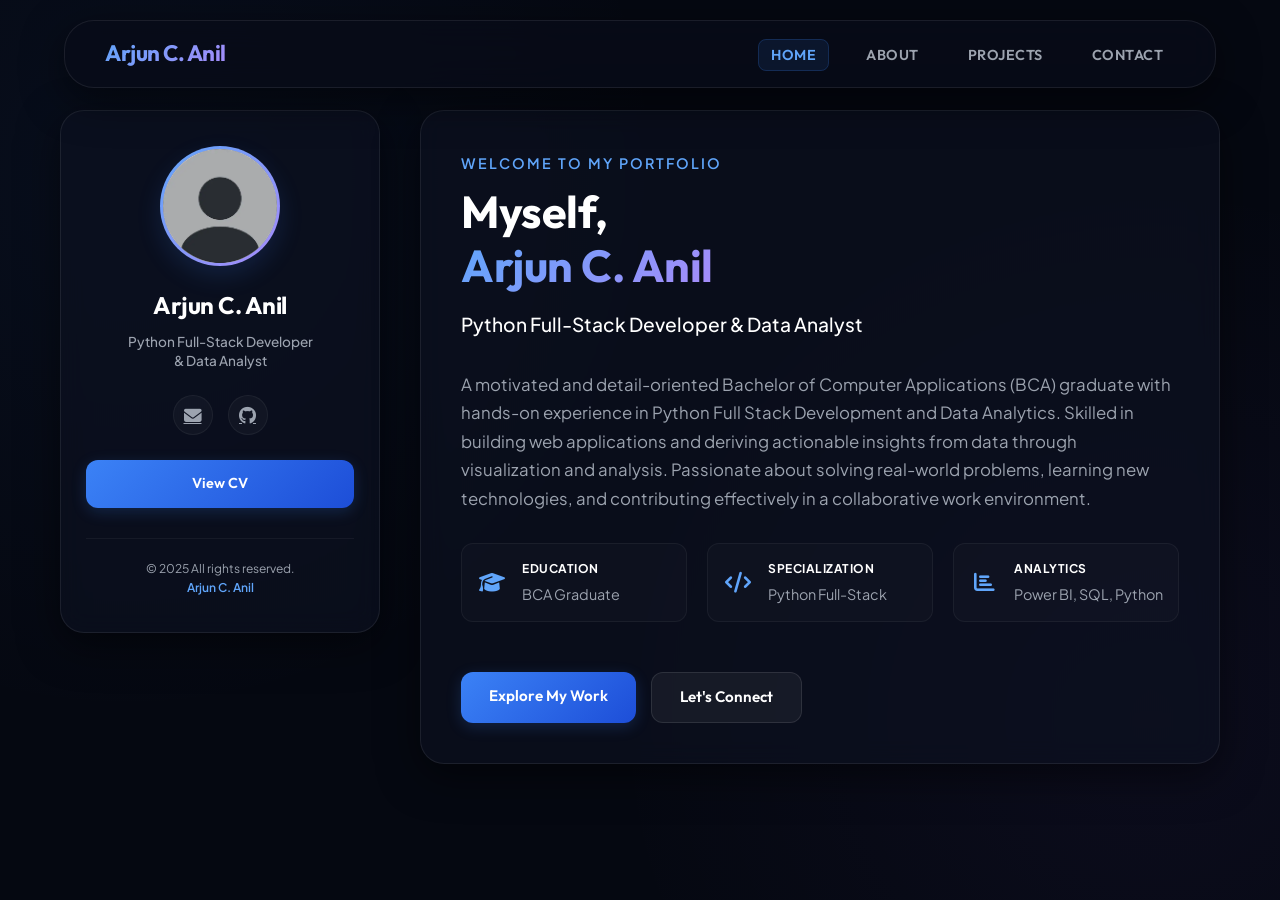
==== index.html @ 5579a66a "Rename home.html to index.html for hosting and update navigation links" ====
<!DOCTYPE html>
<html lang="en">
<head>
  <meta charset="UTF-8">
  <meta name="viewport" content="width=device-width, initial-scale=1.0">
  <title>Arjun C. Anil | Portfolio</title>
  <link rel="stylesheet" href="css/style.css">
  <!-- Font Awesome for Icons -->
  <link
    rel="stylesheet"
    href="https://cdnjs.cloudflare.com/ajax/libs/font-awesome/6.5.0/css/all.min.css"
  />
</head>
<body>

  <!-- Navigation Bar -->
  <nav>
    <div class="logo">Arjun C. Anil</div>
    <ul>
      <li><a href="index.html" class="active">HOME</a></li>
      <li><a href="about.html">ABOUT</a></li>
      <li><a href="projects.html">PROJECTS</a></li>
      <li><a href="contact.html">CONTACT</a></li>
    </ul>
  </nav>

  <!-- Main Profile Container -->
  <div class="container">
    <!-- LEFT PROFILE CARD SECTION -->
    <div class="left">
      <img src="image/profileicon.webp" alt="Arjun C. Anil Profile Picture" class="profile-img">
      <h1>Arjun C. Anil</h1>
      <h3>Python Full-Stack Developer<br>& Data Analyst</h3>

      <div class="social-icons">
        <a href="mailto:arjuncanil2@gmail.com" title="Email"><i class="fas fa-envelope"></i></a>
        <a href="https://github.com/arjun906130" target="_blank" title="GitHub"><i class="fab fa-github"></i></a>
      </div>

      <a href="arjun-resume.pdf" class="cv-btn" download>View CV</a>
      
      <footer>
        © 2025 All rights reserved. <br><span>Arjun C. Anil</span>
      </footer>
    </div>

    <!-- RIGHT SECTION -->
    <div class="right">
      <div>
        <p style="text-transform: uppercase; letter-spacing: 2px; color: var(--accent-color); font-weight: 600; font-size: 0.9rem; margin-bottom: 10px;">Welcome to my Portfolio</p>
        <h1>Myself,<br><span>Arjun C. Anil</span></h1>
        <p style="font-size: 1.2rem; color: #fff; margin-top: 15px; font-weight: 500;">
          Python Full-Stack Developer & Data Analyst
        </p>
      </div>
      
      <p>
        A motivated and detail-oriented Bachelor of Computer Applications (BCA) graduate with hands-on experience in Python Full Stack Development and Data Analytics. Skilled in building web applications and deriving actionable insights from data through visualization and analysis. Passionate about solving real-world problems, learning new technologies, and contributing effectively in a collaborative work environment.
      </p>

      <div class="info-grid">
        <div class="info-item">
          <i class="fas fa-graduation-cap"></i>
          <div>
            <p><strong>Education</strong>BCA Graduate</p>
          </div>
        </div>
        <div class="info-item">
          <i class="fas fa-code"></i>
          <div>
            <p><strong>Specialization</strong>Python Full-Stack</p>
          </div>
        </div>
        <div class="info-item">
          <i class="fas fa-chart-bar"></i>
          <div>
            <p><strong>Analytics</strong>Power BI, SQL, Python</p>
          </div>
        </div>
      </div>

      <div class="btn-group">
        <a href="projects.html" class="btn-primary">Explore My Work</a>
        <a href="contact.html" class="btn-secondary">Let's Connect</a>
      </div>
    </div>
  </div>

</body>
</html>
---- css/style.css ----
@import url('https://fonts.googleapis.com/css2?family=Outfit:wght@300;400;500;600;700;800&family=Plus+Jakarta+Sans:wght@300;400;500;600;700&display=swap');

:root {
  --bg-color: #050811;
  --card-bg: rgba(13, 18, 33, 0.65);
  --border-color: rgba(255, 255, 255, 0.08);
  --primary-color: #3b82f6;
  --primary-gradient: linear-gradient(135deg, #3b82f6 0%, #1d4ed8 100%);
  --accent-gradient: linear-gradient(135deg, #60a5fa 0%, #a78bfa 100%);
  --text-primary: #f3f4f6;
  --text-secondary: #9ca3af;
  --accent-color: #60a5fa;
  --shadow: 0 12px 40px 0 rgba(0, 0, 0, 0.5);
  --font-heading: 'Outfit', sans-serif;
  --font-body: 'Plus Jakarta Sans', sans-serif;
}

/* Global Reset */
* {
  margin: 0;
  padding: 0;
  box-sizing: border-box;
}

html {
  scroll-behavior: smooth;
}

body {
  background-color: var(--bg-color);
  background-image: 
    radial-gradient(circle at 10% 20%, rgba(59, 130, 246, 0.05) 0%, transparent 40%),
    radial-gradient(circle at 90% 80%, rgba(139, 92, 246, 0.05) 0%, transparent 40%);
  color: var(--text-primary);
  font-family: var(--font-body);
  line-height: 1.6;
  min-height: 100vh;
  display: flex;
  flex-direction: column;
}

/* Custom Scrollbar */
::-webkit-scrollbar {
  width: 8px;
}
::-webkit-scrollbar-track {
  background: var(--bg-color);
}
::-webkit-scrollbar-thumb {
  background: rgba(255, 255, 255, 0.1);
  border-radius: 10px;
}
::-webkit-scrollbar-thumb:hover {
  background: rgba(255, 255, 255, 0.2);
}

/* 🔹 Navigation Bar */
nav {
  position: fixed;
  top: 20px;
  left: 50%;
  transform: translateX(-50%);
  width: 90%;
  max-width: 1200px;
  background: rgba(8, 12, 24, 0.8);
  backdrop-filter: blur(16px);
  -webkit-backdrop-filter: blur(16px);
  border: 1px solid var(--border-color);
  border-radius: 30px;
  padding: 15px 40px;
  display: flex;
  justify-content: space-between;
  align-items: center;
  z-index: 1000;
  box-shadow: var(--shadow);
}

nav .logo {
  font-family: var(--font-heading);
  font-size: 1.4rem;
  font-weight: 700;
  background: var(--accent-gradient);
  -webkit-background-clip: text;
  -webkit-text-fill-color: transparent;
  letter-spacing: -0.5px;
}

nav ul {
  list-style: none;
  display: flex;
  gap: 25px;
  align-items: center;
}

nav ul li a {
  color: var(--text-secondary);
  text-decoration: none;
  font-family: var(--font-heading);
  font-weight: 600;
  font-size: 0.9rem;
  letter-spacing: 0.5px;
  transition: all 0.3s ease;
  padding: 6px 12px;
  border-radius: 8px;
}

nav ul li a:hover,
nav ul li a.active {
  color: #fff;
  background: rgba(255, 255, 255, 0.05);
}

nav ul li a.active {
  background: rgba(59, 130, 246, 0.1);
  border: 1px solid rgba(59, 130, 246, 0.2);
  color: var(--accent-color);
}

/* 🔹 Main Layout */
.container {
  display: flex;
  gap: 40px;
  max-width: 1200px;
  margin: 110px auto 50px;
  padding: 0 20px;
  width: 100%;
}

/* Left Section - Profile Card */
.left {
  flex: 0 0 320px;
  background: var(--card-bg);
  backdrop-filter: blur(12px);
  -webkit-backdrop-filter: blur(12px);
  border: 1px solid var(--border-color);
  border-radius: 24px;
  padding: 35px 25px;
  display: flex;
  flex-direction: column;
  align-items: center;
  text-align: center;
  position: sticky;
  top: 110px;
  height: fit-content;
  box-shadow: var(--shadow);
}

.profile-img {
  width: 120px;
  height: 120px;
  border-radius: 50%;
  object-fit: cover;
  border: 3px solid transparent;
  background: linear-gradient(var(--card-bg), var(--card-bg)) padding-box,
              var(--accent-gradient) border-box;
  margin-bottom: 20px;
  box-shadow: 0 10px 25px rgba(59, 130, 246, 0.15);
}

.left h1 {
  font-family: var(--font-heading);
  font-size: 1.5rem;
  font-weight: 700;
  margin-bottom: 8px;
  color: #fff;
}

.left h3 {
  color: var(--text-secondary);
  font-size: 0.85rem;
  font-weight: 500;
  line-height: 1.4;
  margin-bottom: 25px;
}

/* Social Icons */
.social-icons {
  display: flex;
  gap: 15px;
  margin-bottom: 25px;
}

.social-icons a {
  width: 40px;
  height: 40px;
  border-radius: 50%;
  background: rgba(255, 255, 255, 0.03);
  border: 1px solid rgba(255, 255, 255, 0.05);
  display: flex;
  align-items: center;
  justify-content: center;
  color: var(--text-secondary);
  font-size: 1.1rem;
  transition: all 0.3s ease;
}

.social-icons a:hover {
  color: #fff;
  background: var(--primary-gradient);
  border-color: transparent;
  transform: translateY(-3px);
  box-shadow: 0 8px 20px rgba(59, 130, 246, 0.3);
}

/* CV Button */
.cv-btn {
  width: 100%;
  padding: 12px;
  border-radius: 12px;
  background: var(--primary-gradient);
  color: #fff;
  font-family: var(--font-heading);
  font-weight: 600;
  font-size: 0.9rem;
  text-decoration: none;
  display: inline-block;
  transition: all 0.3s ease;
  box-shadow: 0 4px 15px rgba(59, 130, 246, 0.2);
}

.cv-btn:hover {
  transform: translateY(-2px);
  box-shadow: 0 8px 20px rgba(59, 130, 246, 0.4);
}

footer {
  margin-top: 30px;
  font-size: 0.75rem;
  color: var(--text-secondary);
  border-top: 1px solid rgba(255, 255, 255, 0.05);
  padding-top: 20px;
  width: 100%;
}

footer span {
  color: var(--accent-color);
  font-weight: 600;
}

/* Right Section Content */
.right, .about-right {
  flex: 1;
  background: var(--card-bg);
  backdrop-filter: blur(12px);
  -webkit-backdrop-filter: blur(12px);
  border: 1px solid var(--border-color);
  border-radius: 24px;
  padding: 40px;
  box-shadow: var(--shadow);
  display: flex;
  flex-direction: column;
  gap: 30px;
}

/* Typography styles inside content */
h1 {
  font-family: var(--font-heading);
  font-weight: 700;
  color: #fff;
  letter-spacing: -0.5px;
}

.right h1 {
  font-size: 2.8rem;
  line-height: 1.2;
}

.right h1 span, .about-right h1 span, .section-title span {
  background: var(--accent-gradient);
  -webkit-background-clip: text;
  -webkit-text-fill-color: transparent;
}

.right p, .about-right p {
  color: var(--text-secondary);
  font-size: 1.05rem;
  line-height: 1.7;
}

/* Helper Components */
.section-title {
  font-family: var(--font-heading);
  font-size: 1.8rem;
  font-weight: 700;
  border-bottom: 2px solid rgba(255, 255, 255, 0.05);
  padding-bottom: 12px;
  margin-bottom: 15px;
  display: flex;
  align-items: center;
  gap: 10px;
}

.section-title i {
  color: var(--accent-color);
  font-size: 1.4rem;
}

/* Grids & Cards */
.info-grid {
  display: grid;
  grid-template-columns: repeat(auto-fit, minmax(200px, 1fr));
  gap: 20px;
}

.info-item {
  background: rgba(255, 255, 255, 0.02);
  border: 1px solid rgba(255, 255, 255, 0.05);
  border-radius: 12px;
  padding: 15px;
  display: flex;
  align-items: center;
  gap: 15px;
  transition: all 0.3s ease;
}

.info-item:hover {
  background: rgba(255, 255, 255, 0.04);
  border-color: rgba(59, 130, 246, 0.2);
}

.info-item i {
  font-size: 1.3rem;
  color: var(--accent-color);
  width: 30px;
  text-align: center;
}

.info-item p {
  font-size: 0.9rem;
  margin: 0;
}

.info-item p strong {
  display: block;
  color: #fff;
  font-size: 0.75rem;
  text-transform: uppercase;
  letter-spacing: 0.5px;
  margin-bottom: 2px;
}

/* Skills Layout */
.skills-container {
  display: flex;
  flex-direction: column;
  gap: 20px;
}

.skill-category {
  background: rgba(255, 255, 255, 0.01);
  border: 1px solid rgba(255, 255, 255, 0.03);
  border-radius: 16px;
  padding: 20px;
}

.skill-category h3 {
  font-family: var(--font-heading);
  font-size: 1.1rem;
  margin-bottom: 15px;
  color: #fff;
  display: flex;
  align-items: center;
  gap: 10px;
}

.skill-category h3 i {
  color: var(--accent-color);
}

.tags {
  display: flex;
  flex-wrap: wrap;
  gap: 10px;
}

.tag {
  background: rgba(59, 130, 246, 0.08);
  border: 1px solid rgba(59, 130, 246, 0.15);
  color: var(--accent-color);
  padding: 6px 14px;
  border-radius: 20px;
  font-size: 0.85rem;
  font-weight: 500;
  transition: all 0.3s ease;
}

.tag:hover {
  background: var(--primary-gradient);
  color: #fff;
  border-color: transparent;
  transform: translateY(-2px);
  box-shadow: 0 5px 12px rgba(59, 130, 246, 0.2);
}

/* Experience / Education Timelines */
.timeline {
  display: flex;
  flex-direction: column;
  gap: 25px;
}

.timeline-item {
  position: relative;
  padding-left: 25px;
  border-left: 2px solid rgba(59, 130, 246, 0.2);
}

.timeline-item::before {
  content: '';
  position: absolute;
  left: -7px;
  top: 5px;
  width: 12px;
  height: 12px;
  border-radius: 50%;
  background: var(--primary-color);
  border: 2px solid var(--bg-color);
}

.timeline-header {
  display: flex;
  justify-content: space-between;
  align-items: flex-start;
  flex-wrap: wrap;
  margin-bottom: 8px;
  gap: 5px;
}

.timeline-title {
  font-family: var(--font-heading);
  font-size: 1.15rem;
  font-weight: 600;
  color: #fff;
}

.timeline-org {
  color: var(--accent-color);
  font-weight: 500;
  font-size: 0.9rem;
}

.timeline-date {
  font-size: 0.8rem;
  background: rgba(255, 255, 255, 0.05);
  padding: 4px 10px;
  border-radius: 12px;
  color: var(--text-secondary);
}

.timeline-desc {
  font-size: 0.95rem;
  color: var(--text-secondary);
}

/* Projects Layout */
.projects-grid {
  display: grid;
  grid-template-columns: 1fr;
  gap: 25px;
}

.project-card {
  background: rgba(255, 255, 255, 0.02);
  border: 1px solid rgba(255, 255, 255, 0.05);
  border-radius: 16px;
  padding: 25px;
  transition: all 0.3s ease;
}

.project-card:hover {
  background: rgba(255, 255, 255, 0.03);
  border-color: rgba(59, 130, 246, 0.2);
  transform: translateY(-3px);
  box-shadow: 0 10px 25px rgba(0, 0, 0, 0.2);
}

.project-card h3 {
  font-family: var(--font-heading);
  font-size: 1.25rem;
  color: #fff;
  margin-bottom: 10px;
  display: flex;
  justify-content: space-between;
  align-items: center;
}

.project-card .date {
  font-size: 0.8rem;
  color: var(--text-secondary);
  font-weight: normal;
}

.project-card p {
  font-size: 0.95rem;
  color: var(--text-secondary);
  margin-bottom: 15px;
}

.project-card ul {
  padding-left: 20px;
  margin-bottom: 15px;
}

.project-card ul li {
  color: var(--text-secondary);
  font-size: 0.9rem;
  margin-bottom: 6px;
}

/* Contact Cards */
.contact-card-modern {
  display: grid;
  grid-template-columns: repeat(auto-fit, minmax(220px, 1fr));
  gap: 20px;
}

.contact-item-modern {
  background: rgba(255, 255, 255, 0.02);
  border: 1px solid rgba(255, 255, 255, 0.05);
  border-radius: 16px;
  padding: 25px;
  text-align: center;
  transition: all 0.3s ease;
}

.contact-item-modern:hover {
  background: rgba(255, 255, 255, 0.04);
  border-color: rgba(59, 130, 246, 0.2);
  transform: translateY(-3px);
}

.contact-item-modern i {
  font-size: 2rem;
  background: var(--accent-gradient);
  -webkit-background-clip: text;
  -webkit-text-fill-color: transparent;
  margin-bottom: 15px;
}

.contact-item-modern h4 {
  font-family: var(--font-heading);
  font-size: 1.05rem;
  color: #fff;
  margin-bottom: 8px;
}

.contact-item-modern p {
  font-size: 0.9rem;
  color: var(--text-secondary);
}

.contact-item-modern a {
  color: var(--accent-color);
  text-decoration: none;
  font-weight: 500;
  transition: color 0.3s ease;
}

.contact-item-modern a:hover {
  color: #fff;
}

/* Buttons in Home Page Content */
.btn-group {
  display: flex;
  gap: 15px;
  margin-top: 20px;
}

.btn-primary, .btn-secondary {
  padding: 12px 28px;
  border-radius: 12px;
  font-family: var(--font-heading);
  font-weight: 600;
  font-size: 0.95rem;
  text-decoration: none;
  transition: all 0.3s ease;
  display: inline-block;
}

.btn-primary {
  background: var(--primary-gradient);
  color: #fff;
  box-shadow: 0 4px 15px rgba(59, 130, 246, 0.2);
}

.btn-primary:hover {
  transform: translateY(-2px);
  box-shadow: 0 8px 25px rgba(59, 130, 246, 0.4);
}

.btn-secondary {
  background: rgba(255, 255, 255, 0.05);
  border: 1px solid rgba(255, 255, 255, 0.1);
  color: #fff;
}

.btn-secondary:hover {
  background: rgba(255, 255, 255, 0.1);
  transform: translateY(-2px);
}

/* 🔹 Animations */
@keyframes fadeInUp {
  from {
    opacity: 0;
    transform: translateY(20px);
  }
  to {
    opacity: 1;
    transform: translateY(0);
  }
}

.left, .right, .about-right {
  animation: fadeInUp 0.8s cubic-bezier(0.16, 1, 0.3, 1) forwards;
}

/* 🔹 Responsive Design */
@media (max-width: 992px) {
  nav {
    width: 95%;
    padding: 12px 20px;
  }
  
  nav ul {
    gap: 15px;
  }
  
  nav ul li a {
    padding: 4px 8px;
    font-size: 0.8rem;
  }

  .container {
    flex-direction: column;
    margin-top: 95px;
    gap: 30px;
  }
  
  .left {
    flex: none;
    width: 100%;
    position: static;
    height: auto;
  }
  
  .right, .about-right {
    padding: 30px 25px;
  }
  
  .right h1 {
    font-size: 2.2rem;
  }
}

@media (max-width: 576px) {
  nav {
    flex-direction: column;
    gap: 10px;
    border-radius: 20px;
    padding: 12px;
  }
  
  nav ul {
    width: 100%;
    justify-content: center;
    gap: 10px;
  }
  
  .container {
    margin-top: 130px;
    padding: 0 15px;
  }
  
  .right h1 {
    font-size: 1.8rem;
  }
  
  .btn-group {
    flex-direction: column;
    gap: 10px;
  }
  
  .btn-primary, .btn-secondary {
    text-align: center;
    width: 100%;
  }
}
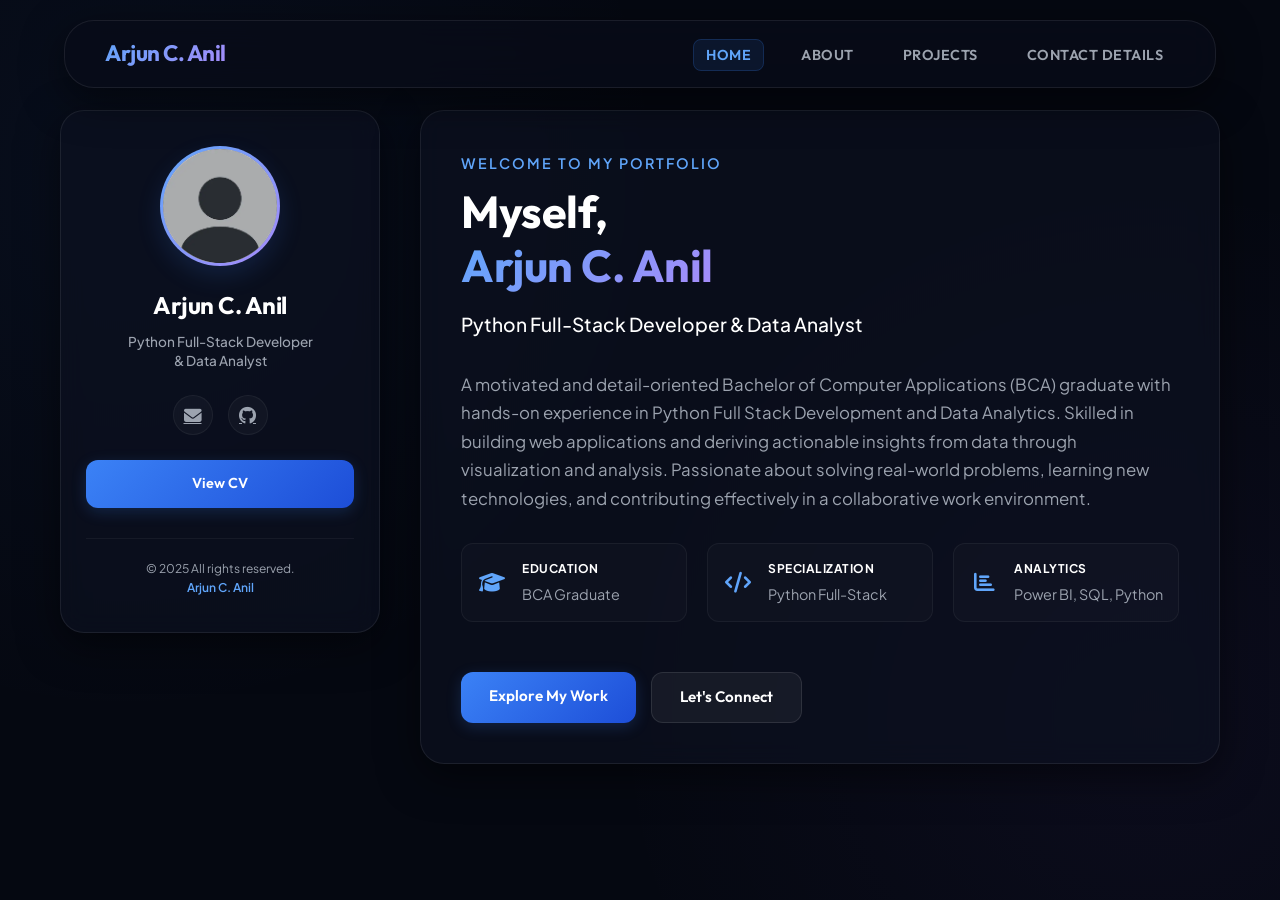
==== commit 55cf1886: "Update copyright year to 2026 across all pages" ====
--- a/index.html
+++ b/index.html
@@ -1,16 +1,15 @@
 <!DOCTYPE html>
 <html lang="en">
+
 <head>
   <meta charset="UTF-8">
   <meta name="viewport" content="width=device-width, initial-scale=1.0">
   <title>Arjun C. Anil | Portfolio</title>
   <link rel="stylesheet" href="css/style.css">
   <!-- Font Awesome for Icons -->
-  <link
-    rel="stylesheet"
-    href="https://cdnjs.cloudflare.com/ajax/libs/font-awesome/6.5.0/css/all.min.css"
-  />
+  <link rel="stylesheet" href="https://cdnjs.cloudflare.com/ajax/libs/font-awesome/6.5.0/css/all.min.css" />
 </head>
+
 <body>
 
   <!-- Navigation Bar -->
@@ -20,7 +19,7 @@
       <li><a href="index.html" class="active">HOME</a></li>
       <li><a href="about.html">ABOUT</a></li>
       <li><a href="projects.html">PROJECTS</a></li>
-      <li><a href="contact.html">CONTACT</a></li>
+      <li><a href="contact.html">CONTACT DETAILS</a></li>
     </ul>
   </nav>
 
@@ -38,7 +37,7 @@
       </div>
 
       <a href="arjun-resume.pdf" class="cv-btn" download>View CV</a>
-      
+
       <footer>
         © 2025 All rights reserved. <br><span>Arjun C. Anil</span>
       </footer>
@@ -47,15 +46,20 @@
     <!-- RIGHT SECTION -->
     <div class="right">
       <div>
-        <p style="text-transform: uppercase; letter-spacing: 2px; color: var(--accent-color); font-weight: 600; font-size: 0.9rem; margin-bottom: 10px;">Welcome to my Portfolio</p>
+        <p
+          style="text-transform: uppercase; letter-spacing: 2px; color: var(--accent-color); font-weight: 600; font-size: 0.9rem; margin-bottom: 10px;">
+          Welcome to my Portfolio</p>
         <h1>Myself,<br><span>Arjun C. Anil</span></h1>
         <p style="font-size: 1.2rem; color: #fff; margin-top: 15px; font-weight: 500;">
           Python Full-Stack Developer & Data Analyst
         </p>
       </div>
-      
+
       <p>
-        A motivated and detail-oriented Bachelor of Computer Applications (BCA) graduate with hands-on experience in Python Full Stack Development and Data Analytics. Skilled in building web applications and deriving actionable insights from data through visualization and analysis. Passionate about solving real-world problems, learning new technologies, and contributing effectively in a collaborative work environment.
+        A motivated and detail-oriented Bachelor of Computer Applications (BCA) graduate with hands-on experience in
+        Python Full Stack Development and Data Analytics. Skilled in building web applications and deriving actionable
+        insights from data through visualization and analysis. Passionate about solving real-world problems, learning
+        new technologies, and contributing effectively in a collaborative work environment.
       </p>
 
       <div class="info-grid">
@@ -87,4 +91,5 @@
   </div>
 
 </body>
-</html>
+
+</html>
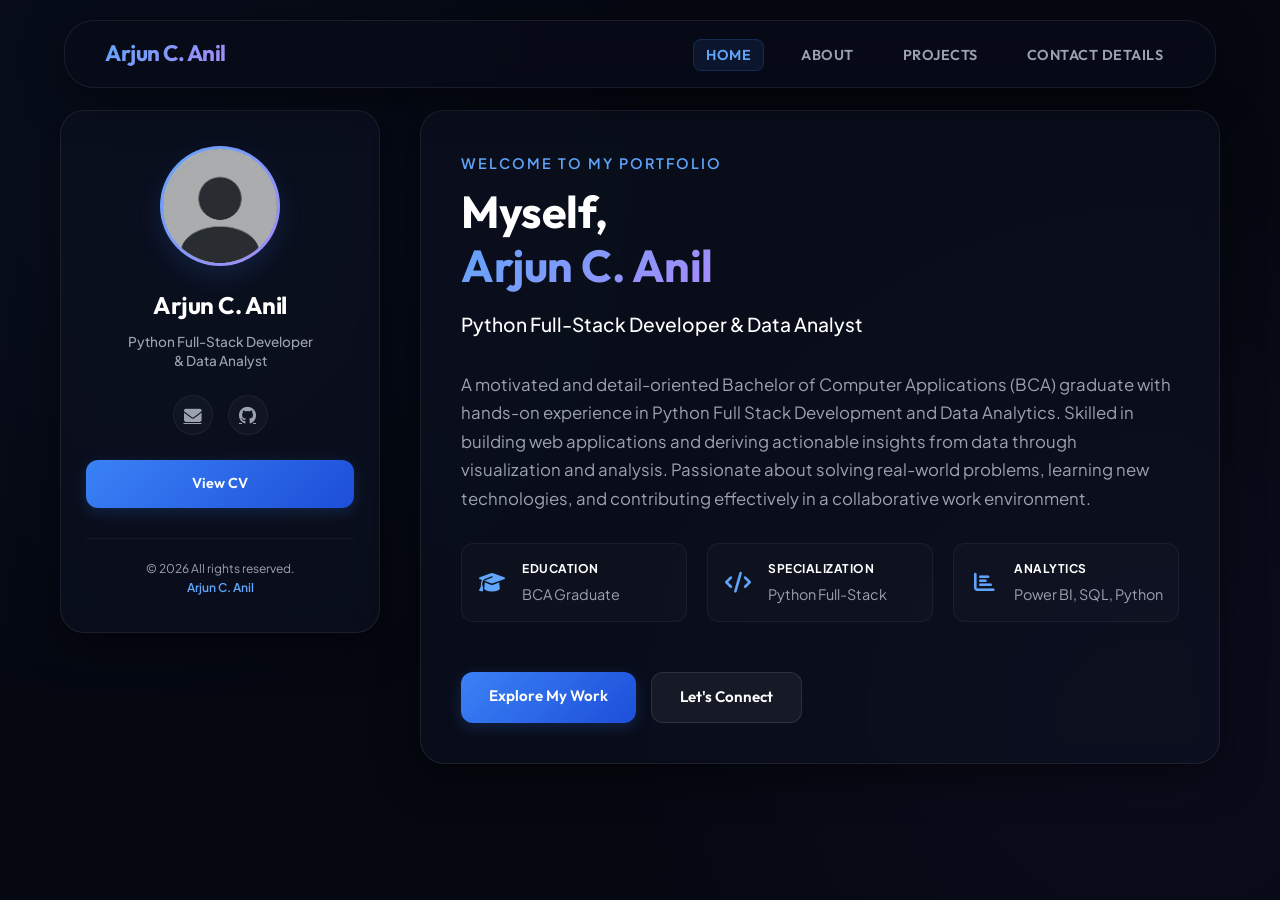
==== commit f87fcf89: "fix: update copyright year to 2026 in index.html" ====
--- a/index.html
+++ b/index.html
@@ -39,7 +39,7 @@
       <a href="arjun-resume.pdf" class="cv-btn" download>View CV</a>
 
       <footer>
-        © 2025 All rights reserved. <br><span>Arjun C. Anil</span>
+        © 2026 All rights reserved. <br><span>Arjun C. Anil</span>
       </footer>
     </div>
 
--- a/css/style.css
+++ b/css/style.css
@@ -20,6 +20,12 @@
   margin: 0;
   padding: 0;
   box-sizing: border-box;
+}
+
+/* Custom Text Selection Highlight */
+::selection {
+  background: rgba(96, 165, 250, 0.3);
+  color: #ffffff;
 }
 
 html {
@@ -155,6 +161,12 @@
               var(--accent-gradient) border-box;
   margin-bottom: 20px;
   box-shadow: 0 10px 25px rgba(59, 130, 246, 0.15);
+  transition: transform 0.4s cubic-bezier(0.175, 0.885, 0.32, 1.275), box-shadow 0.4s ease;
+}
+
+.profile-img:hover {
+  transform: scale(1.08) rotate(2deg);
+  box-shadow: 0 15px 30px rgba(59, 130, 246, 0.35);
 }
 
 .left h1 {
@@ -315,7 +327,9 @@
 
 .info-item:hover {
   background: rgba(255, 255, 255, 0.04);
-  border-color: rgba(59, 130, 246, 0.2);
+  border-color: rgba(59, 130, 246, 0.25);
+  transform: translateY(-2px);
+  box-shadow: 0 6px 15px rgba(59, 130, 246, 0.08);
 }
 
 .info-item i {
@@ -403,6 +417,7 @@
   position: relative;
   padding-left: 25px;
   border-left: 2px solid rgba(59, 130, 246, 0.2);
+  transition: border-color 0.3s ease;
 }
 
 .timeline-item::before {
@@ -415,6 +430,17 @@
   border-radius: 50%;
   background: var(--primary-color);
   border: 2px solid var(--bg-color);
+  transition: transform 0.3s cubic-bezier(0.175, 0.885, 0.32, 1.275), background-color 0.3s ease, box-shadow 0.3s ease;
+}
+
+.timeline-item:hover {
+  border-left-color: rgba(59, 130, 246, 0.5);
+}
+
+.timeline-item:hover::before {
+  transform: scale(1.35);
+  background-color: var(--accent-color);
+  box-shadow: 0 0 8px rgba(96, 165, 250, 0.6);
 }
 
 .timeline-header {
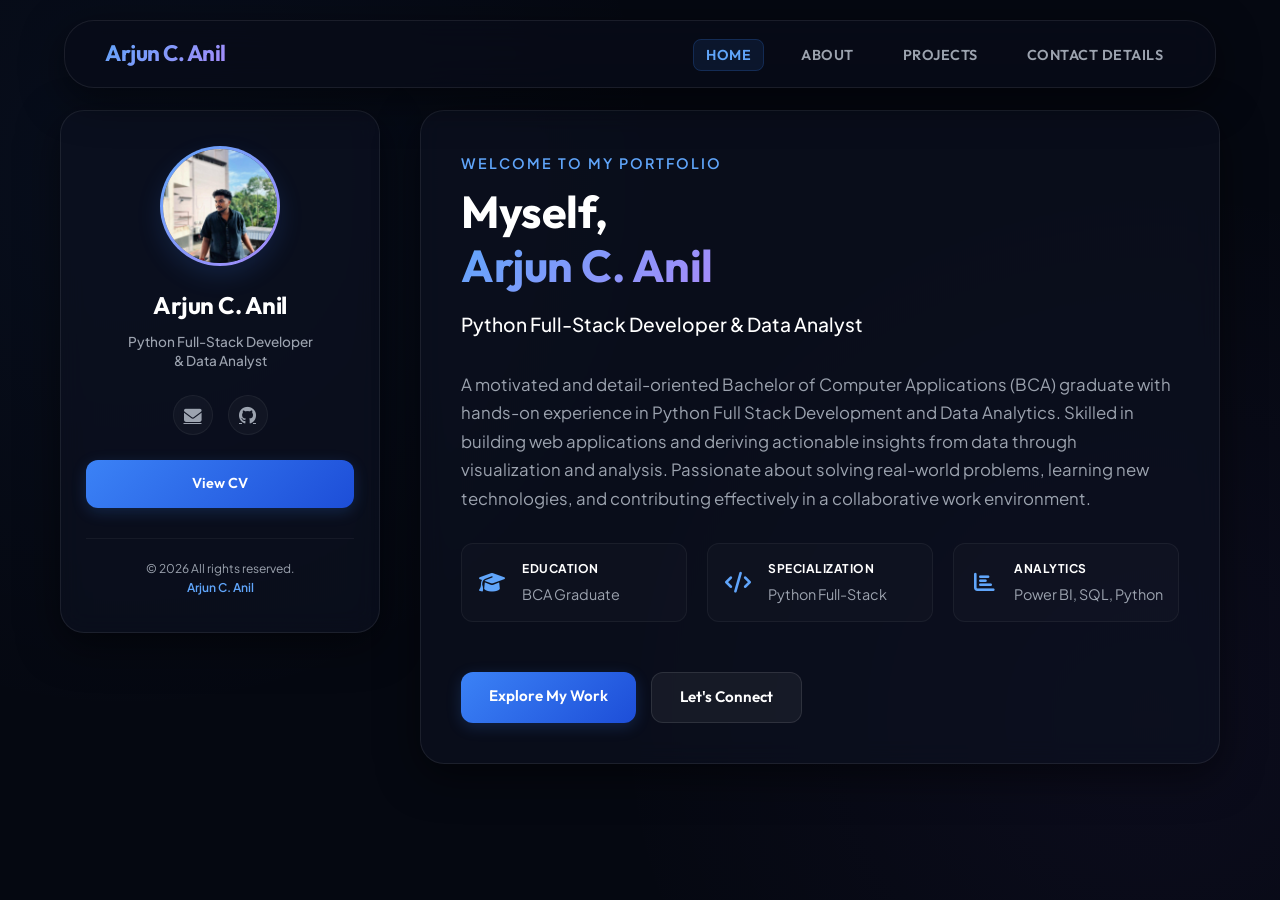
==== commit 5a882ab4: "Update profile picture" ====
--- a/index.html
+++ b/index.html
@@ -27,7 +27,7 @@
   <div class="container">
     <!-- LEFT PROFILE CARD SECTION -->
     <div class="left">
-      <img src="image/profileicon.webp" alt="Arjun C. Anil Profile Picture" class="profile-img">
+      <img src="image/profile.jpg" alt="Arjun C. Anil Profile Picture" class="profile-img">
       <h1>Arjun C. Anil</h1>
       <h3>Python Full-Stack Developer<br>& Data Analyst</h3>
 
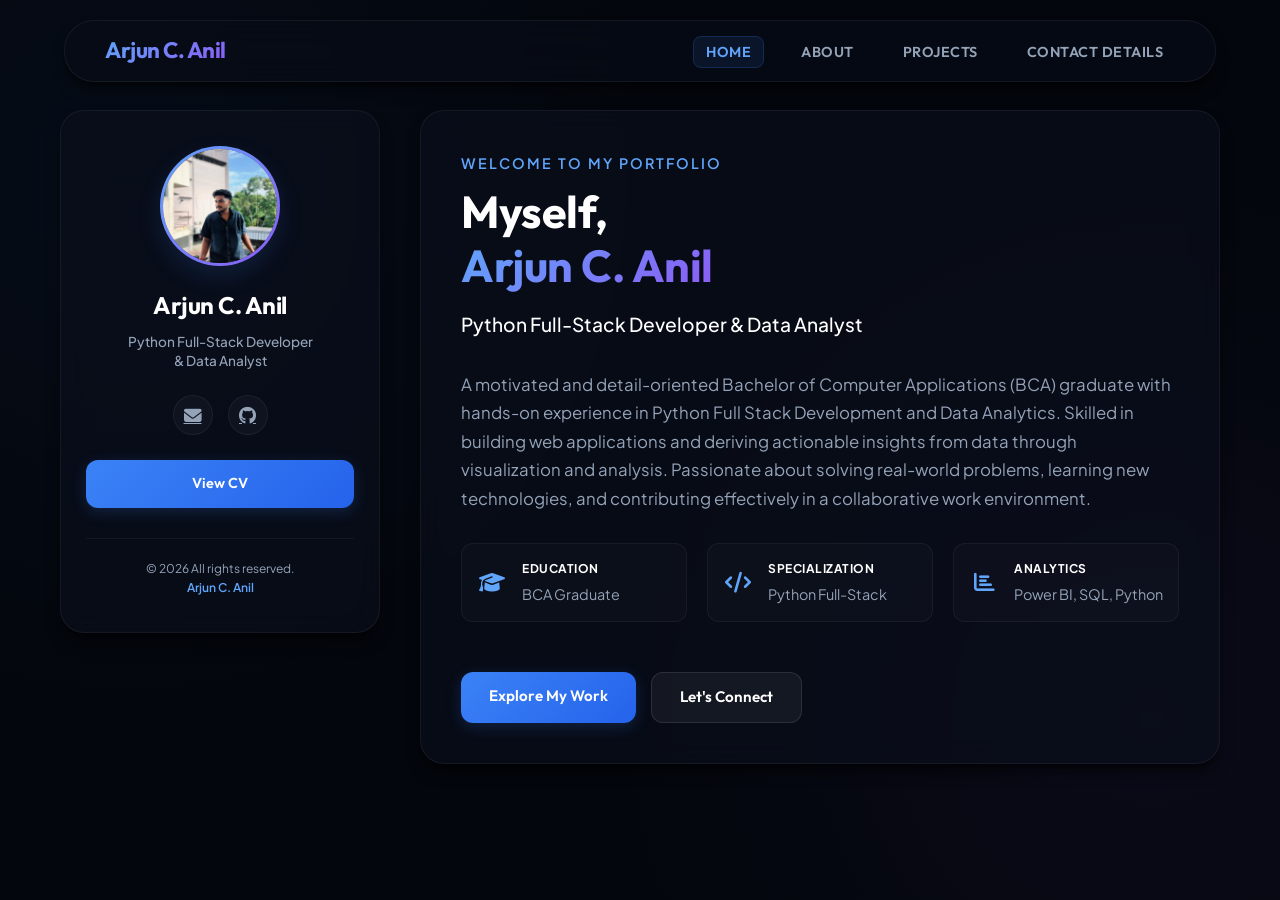
==== commit 889ee2a4: "Enhance portfolio with premium interactive features, scroll animations, and refined styling" ====
--- a/index.html
+++ b/index.html
@@ -89,7 +89,7 @@
       </div>
     </div>
   </div>
-
+  <script src="js/script.js"></script>
 </body>
 
 </html>
--- a/css/style.css
+++ b/css/style.css
@@ -1,16 +1,18 @@
 @import url('https://fonts.googleapis.com/css2?family=Outfit:wght@300;400;500;600;700;800&family=Plus+Jakarta+Sans:wght@300;400;500;600;700&display=swap');
 
 :root {
-  --bg-color: #050811;
-  --card-bg: rgba(13, 18, 33, 0.65);
-  --border-color: rgba(255, 255, 255, 0.08);
+  --bg-color: #03060c;
+  --card-bg: rgba(10, 15, 28, 0.7);
+  --border-color: rgba(255, 255, 255, 0.06);
   --primary-color: #3b82f6;
-  --primary-gradient: linear-gradient(135deg, #3b82f6 0%, #1d4ed8 100%);
-  --accent-gradient: linear-gradient(135deg, #60a5fa 0%, #a78bfa 100%);
-  --text-primary: #f3f4f6;
-  --text-secondary: #9ca3af;
+  --primary-gradient: linear-gradient(135deg, #3b82f6 0%, #2563eb 100%);
+  --accent-gradient: linear-gradient(135deg, #60a5fa 0%, #8b5cf6 100%);
+  --text-primary: #f8fafc;
+  --text-secondary: #94a3b8;
   --accent-color: #60a5fa;
-  --shadow: 0 12px 40px 0 rgba(0, 0, 0, 0.5);
+  --shadow-sm: 0 4px 6px -1px rgba(0, 0, 0, 0.5), 0 2px 4px -2px rgba(0, 0, 0, 0.5);
+  --shadow-md: 0 10px 15px -3px rgba(0, 0, 0, 0.6), 0 4px 6px -4px rgba(0, 0, 0, 0.6);
+  --shadow-lg: 0 20px 25px -5px rgba(0, 0, 0, 0.7), 0 8px 10px -6px rgba(0, 0, 0, 0.7);
   --font-heading: 'Outfit', sans-serif;
   --font-body: 'Plus Jakarta Sans', sans-serif;
 }
@@ -47,17 +49,29 @@
 
 /* Custom Scrollbar */
 ::-webkit-scrollbar {
-  width: 8px;
+  width: 6px;
 }
 ::-webkit-scrollbar-track {
   background: var(--bg-color);
 }
 ::-webkit-scrollbar-thumb {
-  background: rgba(255, 255, 255, 0.1);
+  background: rgba(255, 255, 255, 0.15);
   border-radius: 10px;
 }
 ::-webkit-scrollbar-thumb:hover {
-  background: rgba(255, 255, 255, 0.2);
+  background: var(--accent-color);
+}
+
+/* Scroll Progress Bar */
+.scroll-progress {
+  position: fixed;
+  top: 0;
+  left: 0;
+  width: 0%;
+  height: 3px;
+  background: var(--accent-gradient);
+  z-index: 2000;
+  transition: width 0.1s ease-out;
 }
 
 /* 🔹 Navigation Bar */
@@ -68,17 +82,23 @@
   transform: translateX(-50%);
   width: 90%;
   max-width: 1200px;
-  background: rgba(8, 12, 24, 0.8);
-  backdrop-filter: blur(16px);
-  -webkit-backdrop-filter: blur(16px);
+  background: rgba(8, 12, 24, 0.7);
+  backdrop-filter: blur(20px);
+  -webkit-backdrop-filter: blur(20px);
   border: 1px solid var(--border-color);
   border-radius: 30px;
-  padding: 15px 40px;
+  padding: 12px 40px;
   display: flex;
   justify-content: space-between;
   align-items: center;
   z-index: 1000;
-  box-shadow: var(--shadow);
+  box-shadow: var(--shadow-md);
+  transition: all 0.4s cubic-bezier(0.4, 0, 0.2, 1);
+}
+
+nav:hover {
+  border-color: rgba(96, 165, 250, 0.2);
+  box-shadow: 0 10px 40px -10px rgba(59, 130, 246, 0.2);
 }
 
 nav .logo {
@@ -148,7 +168,14 @@
   position: sticky;
   top: 110px;
   height: fit-content;
-  box-shadow: var(--shadow);
+  box-shadow: var(--shadow-md);
+  transition: all 0.4s cubic-bezier(0.4, 0, 0.2, 1);
+}
+
+.left:hover {
+  transform: translateY(-5px);
+  border-color: rgba(96, 165, 250, 0.2);
+  box-shadow: 0 20px 50px -12px rgba(59, 130, 246, 0.15);
 }
 
 .profile-img {
@@ -258,10 +285,16 @@
   border: 1px solid var(--border-color);
   border-radius: 24px;
   padding: 40px;
-  box-shadow: var(--shadow);
+  box-shadow: var(--shadow-md);
   display: flex;
   flex-direction: column;
   gap: 30px;
+  transition: all 0.4s cubic-bezier(0.4, 0, 0.2, 1);
+}
+
+.right:hover, .about-right:hover {
+  border-color: rgba(96, 165, 250, 0.15);
+  box-shadow: 0 20px 50px -12px rgba(0, 0, 0, 0.4);
 }
 
 /* Typography styles inside content */
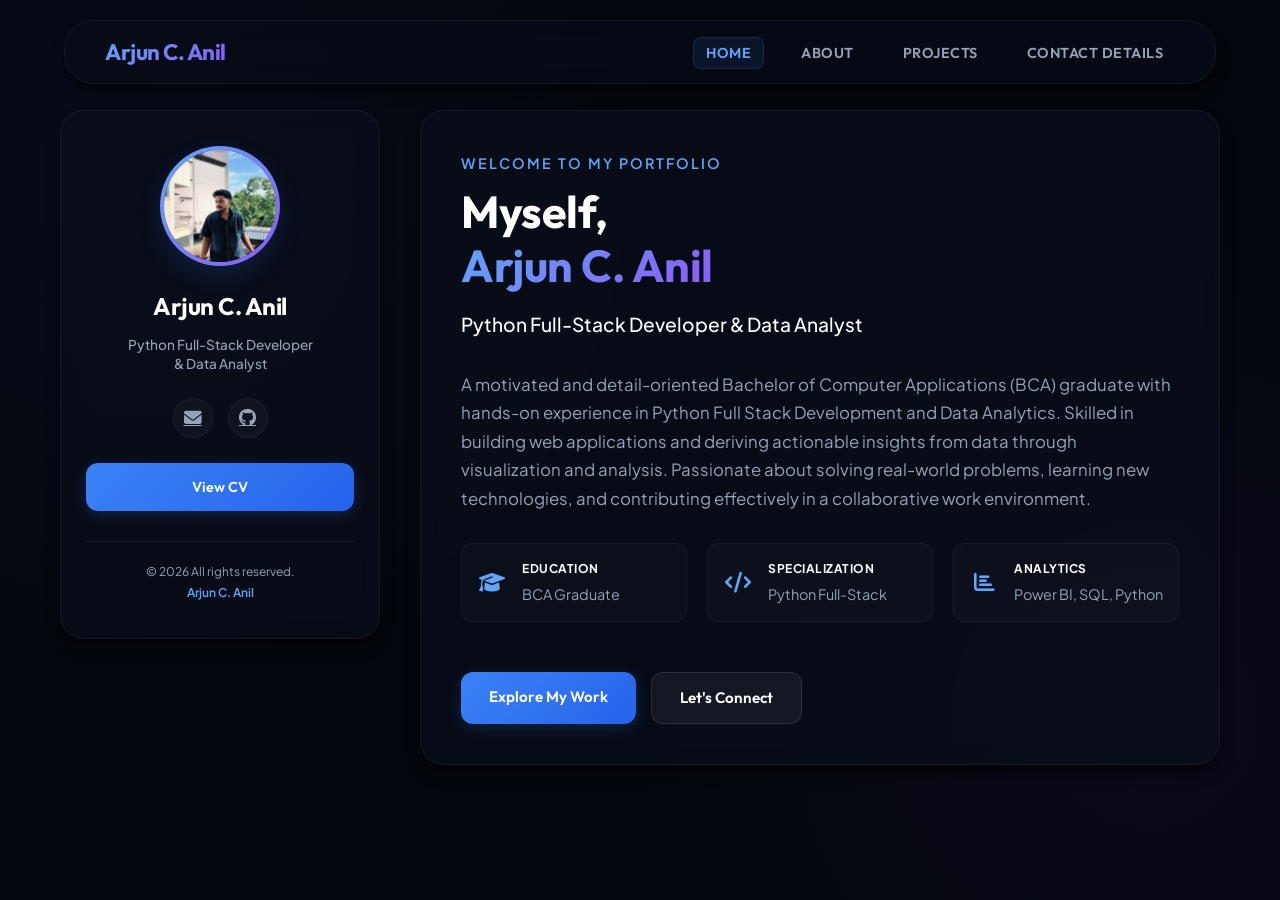
==== commit ef1cc427: "Optimize SEO metadata and page title for better search visibility" ====
--- a/index.html
+++ b/index.html
@@ -4,7 +4,9 @@
 <head>
   <meta charset="UTF-8">
   <meta name="viewport" content="width=device-width, initial-scale=1.0">
-  <title>Arjun C. Anil | Portfolio</title>
+  <title>Arjun C. Anil | Python Full-Stack Developer & Data Analyst</title>
+  <meta name="description" content="Professional portfolio of Arjun C. Anil, a Python Full-Stack Developer and Data Analyst specializing in Django, Power BI, and SQL.">
+  <meta name="keywords" content="Python, Django, Full-Stack, Data Analyst, Power BI, SQL, Portfolio, Arjun C Anil">
   <link rel="stylesheet" href="css/style.css">
   <!-- Font Awesome for Icons -->
   <link rel="stylesheet" href="https://cdnjs.cloudflare.com/ajax/libs/font-awesome/6.5.0/css/all.min.css" />
--- a/css/style.css
+++ b/css/style.css
@@ -26,8 +26,8 @@
 
 /* Custom Text Selection Highlight */
 ::selection {
-  background: rgba(96, 165, 250, 0.3);
-  color: #ffffff;
+  background: rgba(96, 165, 250, 0.25);
+  color: var(--accent-color);
 }
 
 html {
@@ -41,10 +41,24 @@
     radial-gradient(circle at 90% 80%, rgba(139, 92, 246, 0.05) 0%, transparent 40%);
   color: var(--text-primary);
   font-family: var(--font-body);
-  line-height: 1.6;
+  line-height: 1.7;
   min-height: 100vh;
   display: flex;
   flex-direction: column;
+  position: relative;
+}
+
+body::before {
+  content: "";
+  position: fixed;
+  top: 0;
+  left: 0;
+  width: 100%;
+  height: 100%;
+  background-image: url("https://www.transparenttextures.com/patterns/stardust.png");
+  opacity: 0.03;
+  pointer-events: none;
+  z-index: 1;
 }
 
 /* Custom Scrollbar */
@@ -72,6 +86,41 @@
   background: var(--accent-gradient);
   z-index: 2000;
   transition: width 0.1s ease-out;
+}
+
+/* Back to Top Button */
+.back-to-top {
+  position: fixed;
+  bottom: 30px;
+  right: 30px;
+  width: 45px;
+  height: 45px;
+  background: var(--primary-gradient);
+  color: #fff;
+  border-radius: 50%;
+  display: flex;
+  align-items: center;
+  justify-content: center;
+  font-size: 1.2rem;
+  cursor: pointer;
+  z-index: 999;
+  opacity: 0;
+  visibility: hidden;
+  transition: all 0.3s cubic-bezier(0.4, 0, 0.2, 1);
+  box-shadow: 0 10px 25px -5px rgba(59, 130, 246, 0.4);
+  border: 1px solid rgba(255, 255, 255, 0.1);
+}
+
+.back-to-top.visible {
+  opacity: 1;
+  visibility: visible;
+  transform: translateY(0);
+}
+
+.back-to-top:hover {
+  transform: translateY(-5px);
+  box-shadow: 0 15px 30px -5px rgba(59, 130, 246, 0.5);
+  background: var(--accent-gradient);
 }
 
 /* 🔹 Navigation Bar */
@@ -183,12 +232,19 @@
   height: 120px;
   border-radius: 50%;
   object-fit: cover;
-  border: 3px solid transparent;
+  border: 4px solid transparent;
   background: linear-gradient(var(--card-bg), var(--card-bg)) padding-box,
               var(--accent-gradient) border-box;
   margin-bottom: 20px;
   box-shadow: 0 10px 25px rgba(59, 130, 246, 0.15);
   transition: transform 0.4s cubic-bezier(0.175, 0.885, 0.32, 1.275), box-shadow 0.4s ease;
+  animation: profilePulse 4s ease-in-out infinite;
+}
+
+@keyframes profilePulse {
+  0% { box-shadow: 0 0 0 0 rgba(59, 130, 246, 0.4); }
+  70% { box-shadow: 0 0 0 15px rgba(59, 130, 246, 0); }
+  100% { box-shadow: 0 0 0 0 rgba(59, 130, 246, 0); }
 }
 
 .profile-img:hover {
@@ -237,8 +293,8 @@
   color: #fff;
   background: var(--primary-gradient);
   border-color: transparent;
-  transform: translateY(-3px);
-  box-shadow: 0 8px 20px rgba(59, 130, 246, 0.3);
+  transform: translateY(-5px) scale(1.1);
+  box-shadow: 0 10px 25px rgba(59, 130, 246, 0.4);
 }
 
 /* CV Button */
@@ -522,8 +578,11 @@
   background: rgba(255, 255, 255, 0.02);
   border: 1px solid rgba(255, 255, 255, 0.05);
   border-radius: 16px;
-  padding: 25px;
+  padding: 30px;
   transition: all 0.3s ease;
+  height: 100%;
+  display: flex;
+  flex-direction: column;
 }
 
 .project-card:hover {
